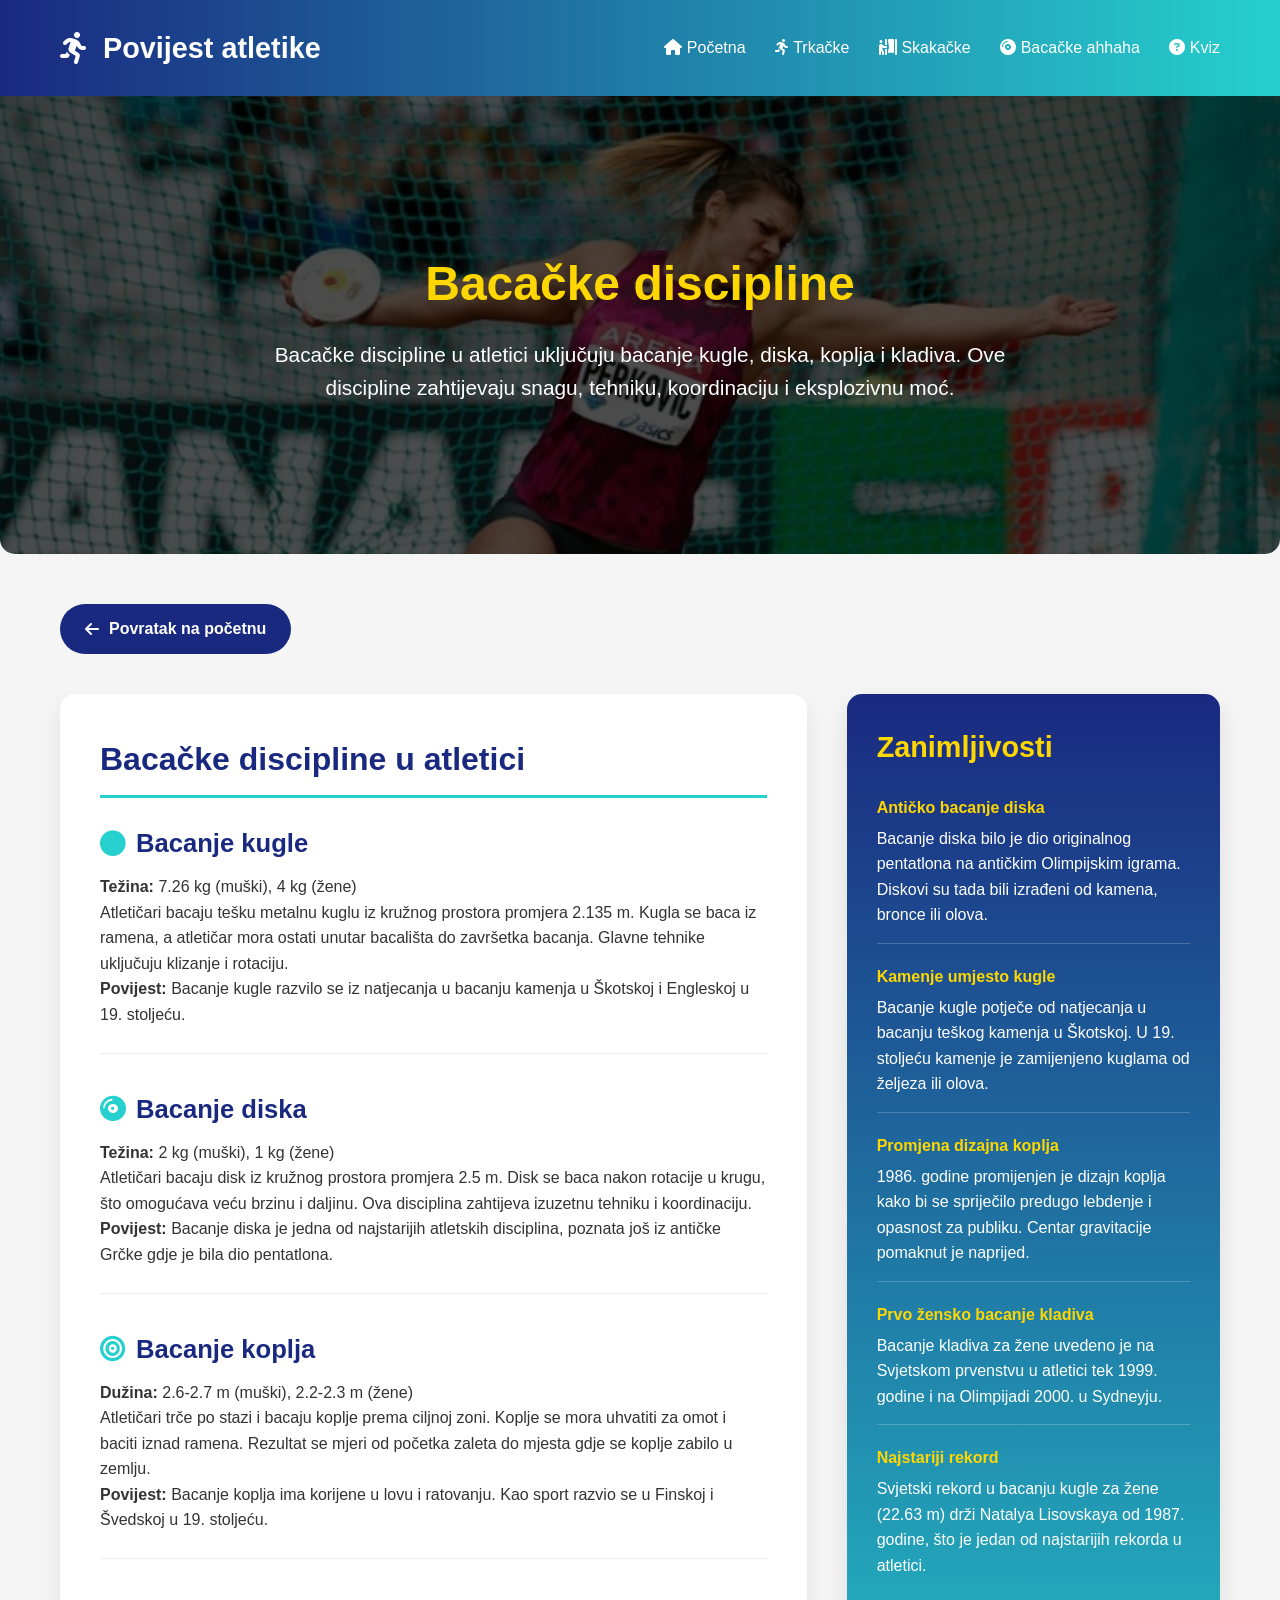
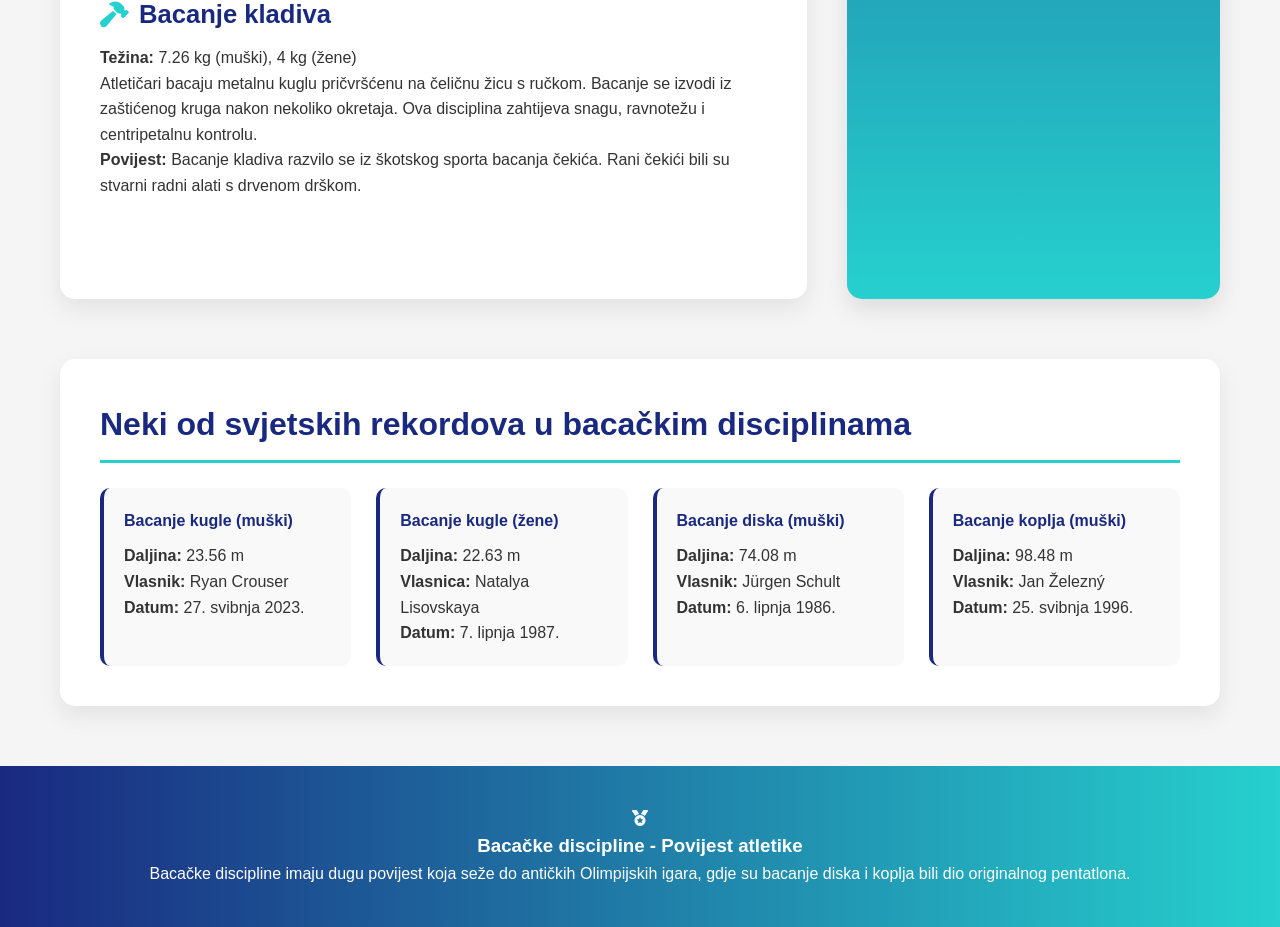
==== bacacke.html @ b90e9f0f "Update bacacke.html" ====
<!doctype html>
<html lang="hr">
  <head>
    <meta charset="UTF-8" />
    <meta name="viewport" content="width=device-width, initial-scale=1.0" />
    <title>Bacačke discipline - Povijest atletike</title>
    <link rel="stylesheet" href="css/bacacke.css" />
    <link
      rel="stylesheet"
      href="https://cdnjs.cloudflare.com/ajax/libs/font-awesome/6.4.0/css/all.min.css"
    />
  </head>
  <body>
    <header>
      <div class="container">
        <div class="header-content">
          <a href="index.html" class="logo">
            <i class="fas fa-running logo-icon"></i>
            <h1>Povijest atletike</h1>
          </a>
          <nav>
            <a href="index.html"><i class="fas fa-home"></i> Početna</a>
            <a href="trkacke.html"><i class="fas fa-running"></i> Trkačke</a>
            <a href="skakacke.html"
              ><i class="fas fa-person-booth"></i> Skakačke</a
            >
            <a href="bacacke.html"
              ><i class="fas fa-compact-disc"></i> Bacačke ahhaha</a
            >
            <a href="kviz.html"><i class="fas fa-question-circle"></i> Kviz</a>
          </nav>
        </div>
      </div>
    </header>

    <section class="page-hero">
      <div class="container">
        <h1 class="page-title">Bacačke discipline</h1>
        <p class="page-subtitle">
          Bacačke discipline u atletici uključuju bacanje kugle, diska, koplja i
          kladiva. Ove discipline zahtijevaju snagu, tehniku, koordinaciju i
          eksplozivnu moć.
        </p>
      </div>
    </section>

    <div class="container">
      <a href="index.html" class="back-button">
        <i class="fas fa-arrow-left"></i> Povratak na početnu
      </a>

      <div class="content-grid">
        <div class="main-content">
          <h2 class="section-title">Bacačke discipline u atletici</h2>

          <div class="discipline">
            <h3><i class="fas fa-circle discipline-icon"></i> Bacanje kugle</h3>
            <p><strong>Težina:</strong> 7.26 kg (muški), 4 kg (žene)</p>
            <p>
              Atletičari bacaju tešku metalnu kuglu iz kružnog prostora promjera
              2.135 m. Kugla se baca iz ramena, a atletičar mora ostati unutar
              bacališta do završetka bacanja. Glavne tehnike uključuju klizanje
              i rotaciju.
            </p>
            <p>
              <strong>Povijest:</strong> Bacanje kugle razvilo se iz natjecanja
              u bacanju kamenja u Škotskoj i Engleskoj u 19. stoljeću.
            </p>
          </div>

          <div class="discipline">
            <h3>
              <i class="fas fa-compact-disc discipline-icon"></i> Bacanje diska
            </h3>
            <p><strong>Težina:</strong> 2 kg (muški), 1 kg (žene)</p>
            <p>
              Atletičari bacaju disk iz kružnog prostora promjera 2.5 m. Disk se
              baca nakon rotacije u krugu, što omogućava veću brzinu i daljinu.
              Ova disciplina zahtijeva izuzetnu tehniku i koordinaciju.
            </p>
            <p>
              <strong>Povijest:</strong> Bacanje diska je jedna od najstarijih
              atletskih disciplina, poznata još iz antičke Grčke gdje je bila
              dio pentatlona.
            </p>
          </div>

          <div class="discipline">
            <h3>
              <i class="fas fa-bullseye discipline-icon"></i> Bacanje koplja
            </h3>
            <p><strong>Dužina:</strong> 2.6-2.7 m (muški), 2.2-2.3 m (žene)</p>
            <p>
              Atletičari trče po stazi i bacaju koplje prema ciljnoj zoni.
              Koplje se mora uhvatiti za omot i baciti iznad ramena. Rezultat se
              mjeri od početka zaleta do mjesta gdje se koplje zabilo u zemlju.
            </p>
            <p>
              <strong>Povijest:</strong> Bacanje koplja ima korijene u lovu i
              ratovanju. Kao sport razvio se u Finskoj i Švedskoj u 19.
              stoljeću.
            </p>
          </div>

          <div class="discipline">
            <h3>
              <i class="fas fa-hammer discipline-icon"></i> Bacanje kladiva
            </h3>
            <p><strong>Težina:</strong> 7.26 kg (muški), 4 kg (žene)</p>
            <p>
              Atletičari bacaju metalnu kuglu pričvršćenu na čeličnu žicu s
              ručkom. Bacanje se izvodi iz zaštićenog kruga nakon nekoliko
              okretaja. Ova disciplina zahtijeva snagu, ravnotežu i
              centripetalnu kontrolu.
            </p>
            <p>
              <strong>Povijest:</strong> Bacanje kladiva razvilo se iz škotskog
              sporta bacanja čekića. Rani čekići bili su stvarni radni alati s
              drvenom drškom.
            </p>
          </div>
        </div>

        <div class="facts-sidebar">
          <h2 class="facts-title">Zanimljivosti</h2>

          <div class="fact-item">
            <strong>Antičko bacanje diska</strong>
            <p>
              Bacanje diska bilo je dio originalnog pentatlona na antičkim
              Olimpijskim igrama. Diskovi su tada bili izrađeni od kamena,
              bronce ili olova.
            </p>
          </div>

          <div class="fact-item">
            <strong>Kamenje umjesto kugle</strong>
            <p>
              Bacanje kugle potječe od natjecanja u bacanju teškog kamenja u
              Škotskoj. U 19. stoljeću kamenje je zamijenjeno kuglama od željeza
              ili olova.
            </p>
          </div>

          <div class="fact-item">
            <strong>Promjena dizajna koplja</strong>
            <p>
              1986. godine promijenjen je dizajn koplja kako bi se spriječilo
              predugo lebdenje i opasnost za publiku. Centar gravitacije
              pomaknut je naprijed.
            </p>
          </div>

          <div class="fact-item">
            <strong>Prvo žensko bacanje kladiva</strong>
            <p>
              Bacanje kladiva za žene uvedeno je na Svjetskom prvenstvu u
              atletici tek 1999. godine i na Olimpijadi 2000. u Sydneyju.
            </p>
          </div>

          <div class="fact-item">
            <strong>Najstariji rekord</strong>
            <p>
              Svjetski rekord u bacanju kugle za žene (22.63 m) drži Natalya
              Lisovskaya od 1987. godine, što je jedan od najstarijih rekorda u
              atletici.
            </p>
          </div>
        </div>
      </div>

      <div class="records">
        <h2 class="section-title">
          Neki od svjetskih rekordova u bacačkim disciplinama
        </h2>
        <div class="records-grid">
          <div class="record-card">
            <h4>Bacanje kugle (muški)</h4>
            <p><strong>Daljina:</strong> 23.56 m</p>
            <p><strong>Vlasnik:</strong> Ryan Crouser</p>
            <p><strong>Datum:</strong> 27. svibnja 2023.</p>
          </div>

          <div class="record-card">
            <h4>Bacanje kugle (žene)</h4>
            <p><strong>Daljina:</strong> 22.63 m</p>
            <p><strong>Vlasnica:</strong> Natalya Lisovskaya</p>
            <p><strong>Datum:</strong> 7. lipnja 1987.</p>
          </div>

          <div class="record-card">
            <h4>Bacanje diska (muški)</h4>
            <p><strong>Daljina:</strong> 74.08 m</p>
            <p><strong>Vlasnik:</strong> Jürgen Schult</p>
            <p><strong>Datum:</strong> 6. lipnja 1986.</p>
          </div>

          <div class="record-card">
            <h4>Bacanje koplja (muški)</h4>
            <p><strong>Daljina:</strong> 98.48 m</p>
            <p><strong>Vlasnik:</strong> Jan Železný</p>
            <p><strong>Datum:</strong> 25. svibnja 1996.</p>
          </div>
        </div>
      </div>
    </div>

    <footer>
      <div class="container">
        <div class="footer-content">
          <div class="athletics-icon">
            <i class="fas fa-medal"></i>
          </div>
          <h3>Bacačke discipline - Povijest atletike</h3>
          <p class="footer-text">
            Bacačke discipline imaju dugu povijest koja seže do antičkih
            Olimpijskih igara, gdje su bacanje diska i koplja bili dio
            originalnog pentatlona.
          </p>
        </div>
      </div>
    </footer>
  </body>
</html>
---- css/bacacke.css ----
* {
  margin: 0;
  padding: 0;
  box-sizing: border-box;
  font-family: "Segoe UI", Tahoma, Geneva, Verdana, sans-serif;
}

body {
  background-color: #f5f5f5;
  color: #333;
  line-height: 1.6;
}

.container {
  max-width: 1200px;
  margin: 0 auto;
  padding: 0 20px;
}

header {
  background: linear-gradient(to right, #1a2980, #26d0ce);
  color: white;
  padding: 25px 0;
  box-shadow: 0 4px 12px rgba(0, 0, 0, 0.1);
}

.header-content {
  display: flex;
  justify-content: space-between;
  align-items: center;
}

.logo {
  display: flex;
  align-items: center;
  gap: 15px;
  text-decoration: none;
  color: white;
}

.logo-icon {
  font-size: 2rem;
}

.logo h1 {
  font-size: 1.8rem;
}

nav a {
  color: white;
  text-decoration: none;
  margin-left: 25px;
  font-weight: 500;
  transition: color 0.3s;
}

nav a:hover {
  color: #ffd700;
}

.page-hero {
  background:
    linear-gradient(rgba(0, 0, 0, 0.7), rgba(0, 0, 0, 0.7)),
    url("../slike/disk.jpg");
  background-size: cover;
  background-position: center;
  color: white;
  text-align: center;
  padding: 150px 0;
  margin-bottom: 50px;
  border-radius: 0 0 15px 15px;
}

.page-title {
  font-size: 3rem;
  margin-bottom: 15px;
  color: #ffd700;
}

.page-subtitle {
  font-size: 1.3rem;
  max-width: 800px;
  margin: 0 auto;
}

.content-grid {
  display: grid;
  grid-template-columns: 2fr 1fr;
  gap: 40px;
  margin-bottom: 60px;
}

.main-content {
  background: white;
  padding: 40px;
  border-radius: 15px;
  box-shadow: 0 10px 25px rgba(0, 0, 0, 0.08);
}

.section-title {
  font-size: 2rem;
  color: #1a2980;
  margin-bottom: 25px;
  padding-bottom: 10px;
  border-bottom: 3px solid #26d0ce;
}

.discipline {
  margin-bottom: 35px;
  padding-bottom: 25px;
  border-bottom: 1px solid #eee;
}

.discipline:last-child {
  border-bottom: none;
}

.discipline h3 {
  color: #1a2980;
  font-size: 1.6rem;
  margin-bottom: 10px;
  display: flex;
  align-items: center;
  gap: 10px;
}

.discipline-icon {
  color: #26d0ce;
}

.facts-sidebar {
  background: linear-gradient(to bottom, #1a2980, #26d0ce);
  color: white;
  padding: 30px;
  border-radius: 15px;
  box-shadow: 0 10px 25px rgba(0, 0, 0, 0.1);
}

.facts-title {
  font-size: 1.8rem;
  margin-bottom: 25px;
  color: #ffd700;
}

.fact-item {
  margin-bottom: 20px;
  padding-bottom: 15px;
  border-bottom: 1px solid rgba(255, 255, 255, 0.2);
}

.fact-item:last-child {
  border-bottom: none;
}

.fact-item strong {
  color: #ffd700;
  display: block;
  margin-bottom: 5px;
}

.records {
  background: white;
  padding: 40px;
  border-radius: 15px;
  margin-bottom: 60px;
  box-shadow: 0 10px 25px rgba(0, 0, 0, 0.08);
}

.records-grid {
  display: grid;
  grid-template-columns: repeat(auto-fit, minmax(250px, 1fr));
  gap: 25px;
  margin-top: 25px;
}

.record-card {
  background: #f9f9f9;
  padding: 20px;
  border-radius: 10px;
  border-left: 4px solid #1a2980;
}

.record-card h4 {
  color: #1a2980;
  margin-bottom: 10px;
}

.back-button {
  display: inline-flex;
  align-items: center;
  gap: 10px;
  background: #1a2980;
  color: white;
  padding: 12px 25px;
  border-radius: 50px;
  text-decoration: none;
  font-weight: bold;
  margin-bottom: 40px;
  transition: all 0.3s;
}

.back-button:hover {
  background: #26d0ce;
  transform: translateY(-3px);
}

footer {
  background: linear-gradient(to right, #1a2980, #26d0ce);
  color: white;
  text-align: center;
  padding: 40px 0;
  margin-top: 60px;
}

@media (max-width: 900px) {
  .content-grid {
    grid-template-columns: 1fr;
  }

  .header-content {
    flex-direction: column;
    gap: 20px;
  }

  nav a {
    margin: 0 10px;
  }
}

@media (max-width: 600px) {
  .page-title {
    font-size: 2.2rem;
  }

  nav {
    display: flex;
    flex-wrap: wrap;
    justify-content: center;
    gap: 10px;
  }
}
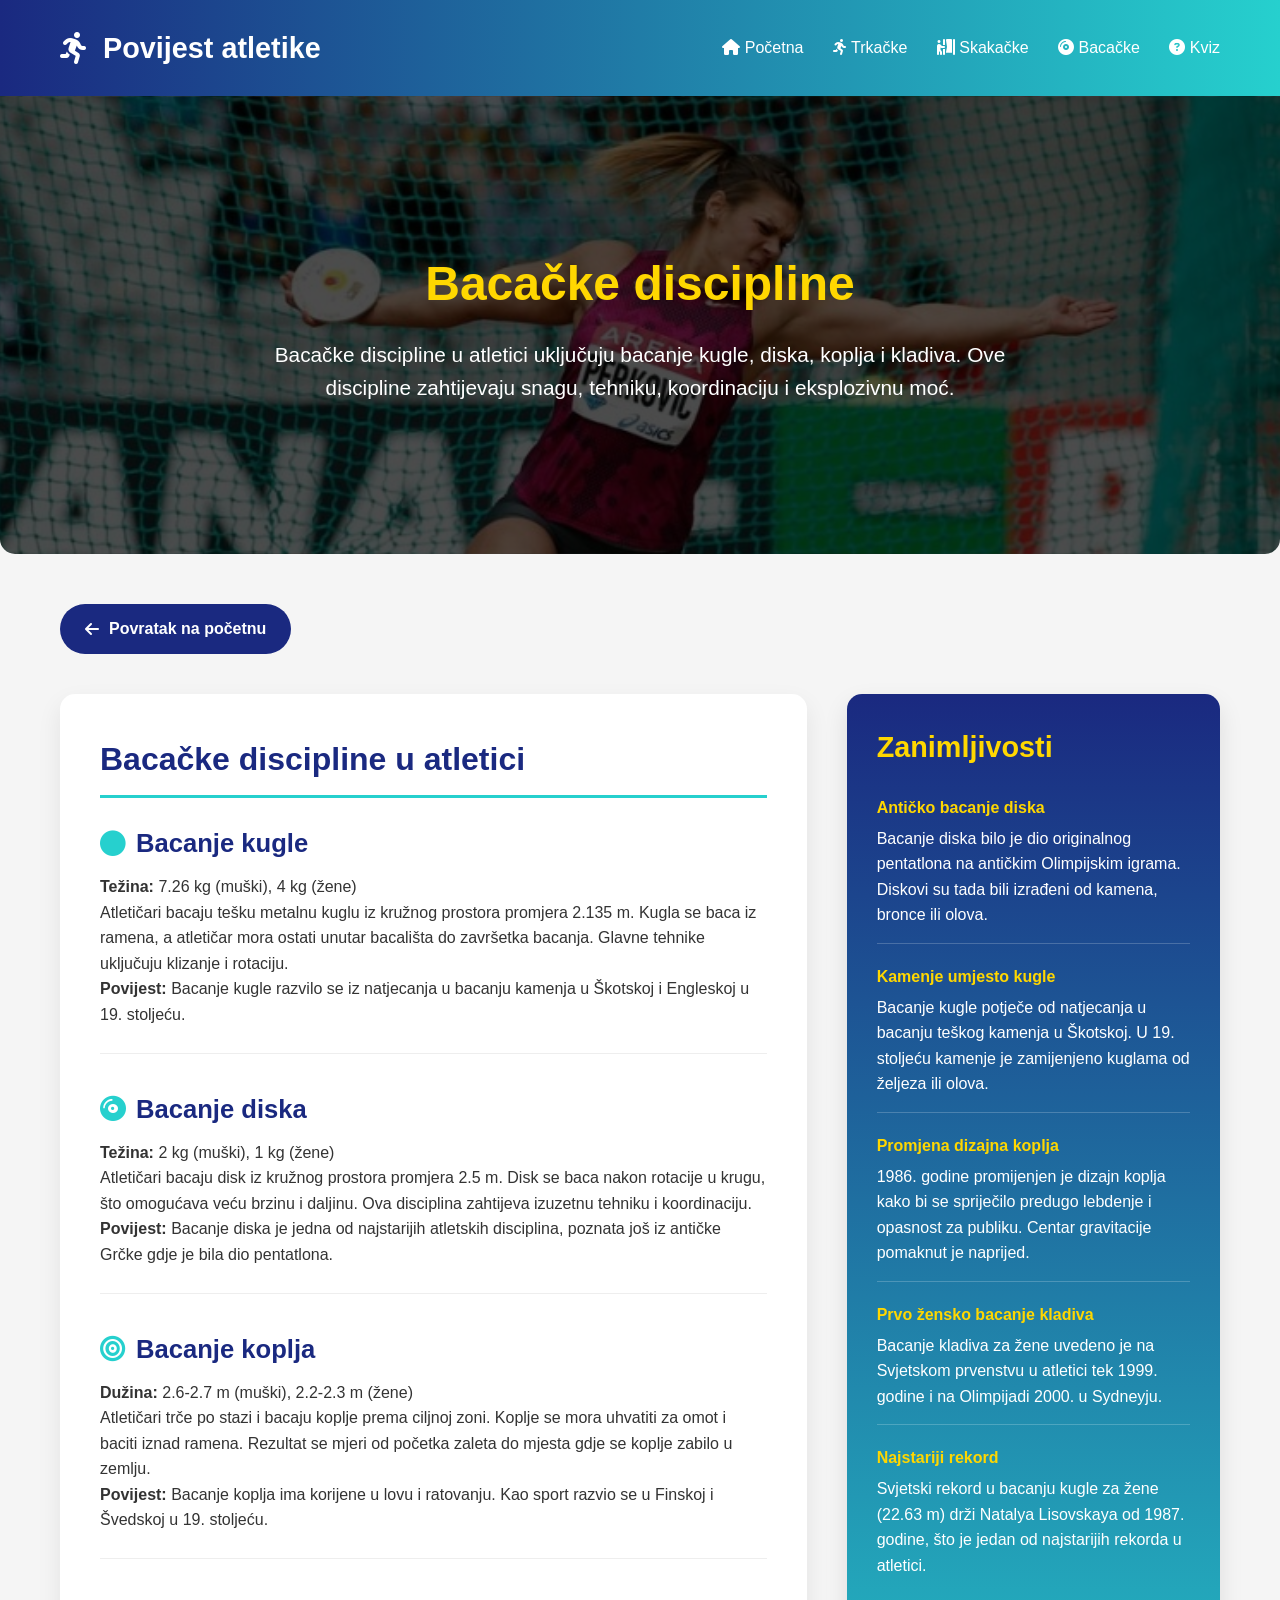
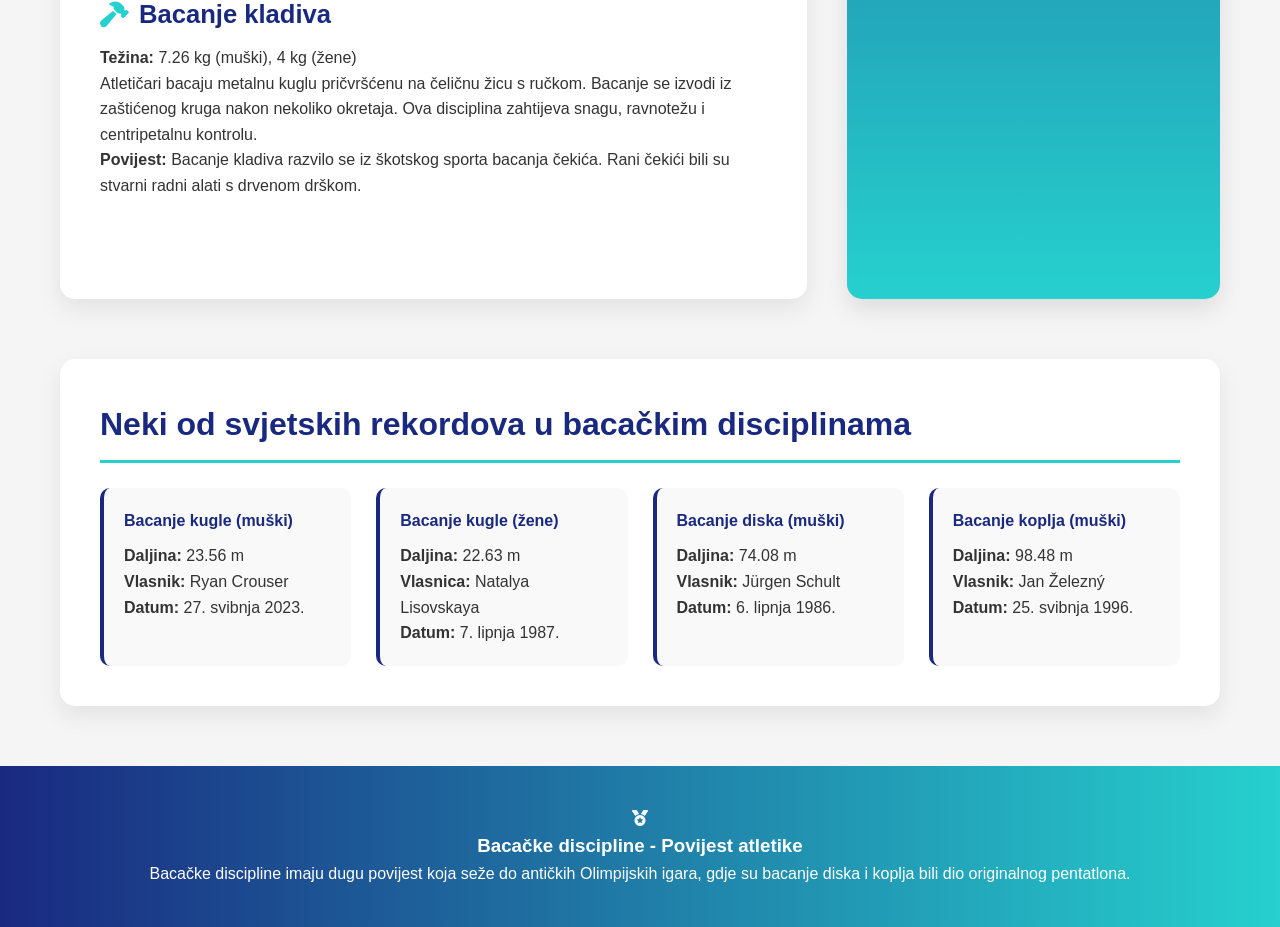
==== commit 3187218d: "Update bacacke.html" ====
--- a/bacacke.html
+++ b/bacacke.html
@@ -25,7 +25,7 @@
               ><i class="fas fa-person-booth"></i> Skakačke</a
             >
             <a href="bacacke.html"
-              ><i class="fas fa-compact-disc"></i> Bacačke ahhaha</a
+              ><i class="fas fa-compact-disc"></i> Bacačke</a
             >
             <a href="kviz.html"><i class="fas fa-question-circle"></i> Kviz</a>
           </nav>
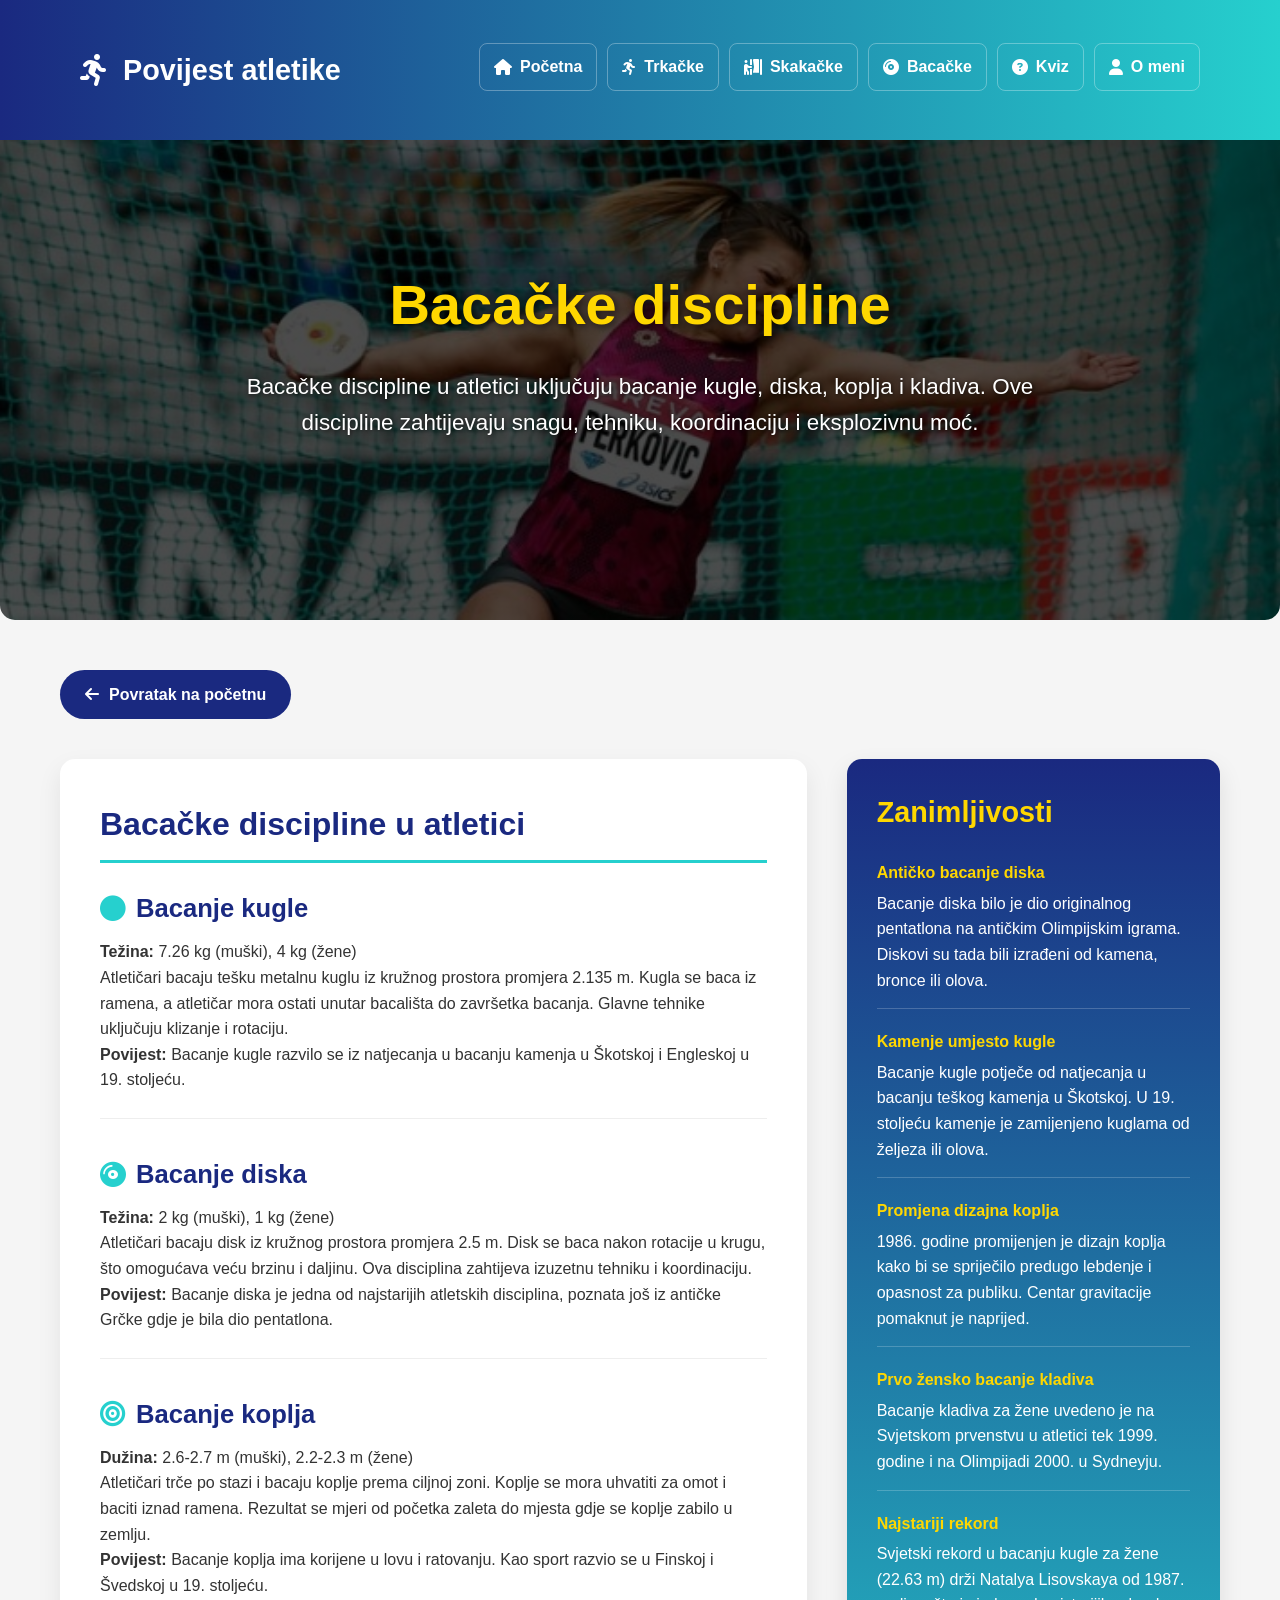
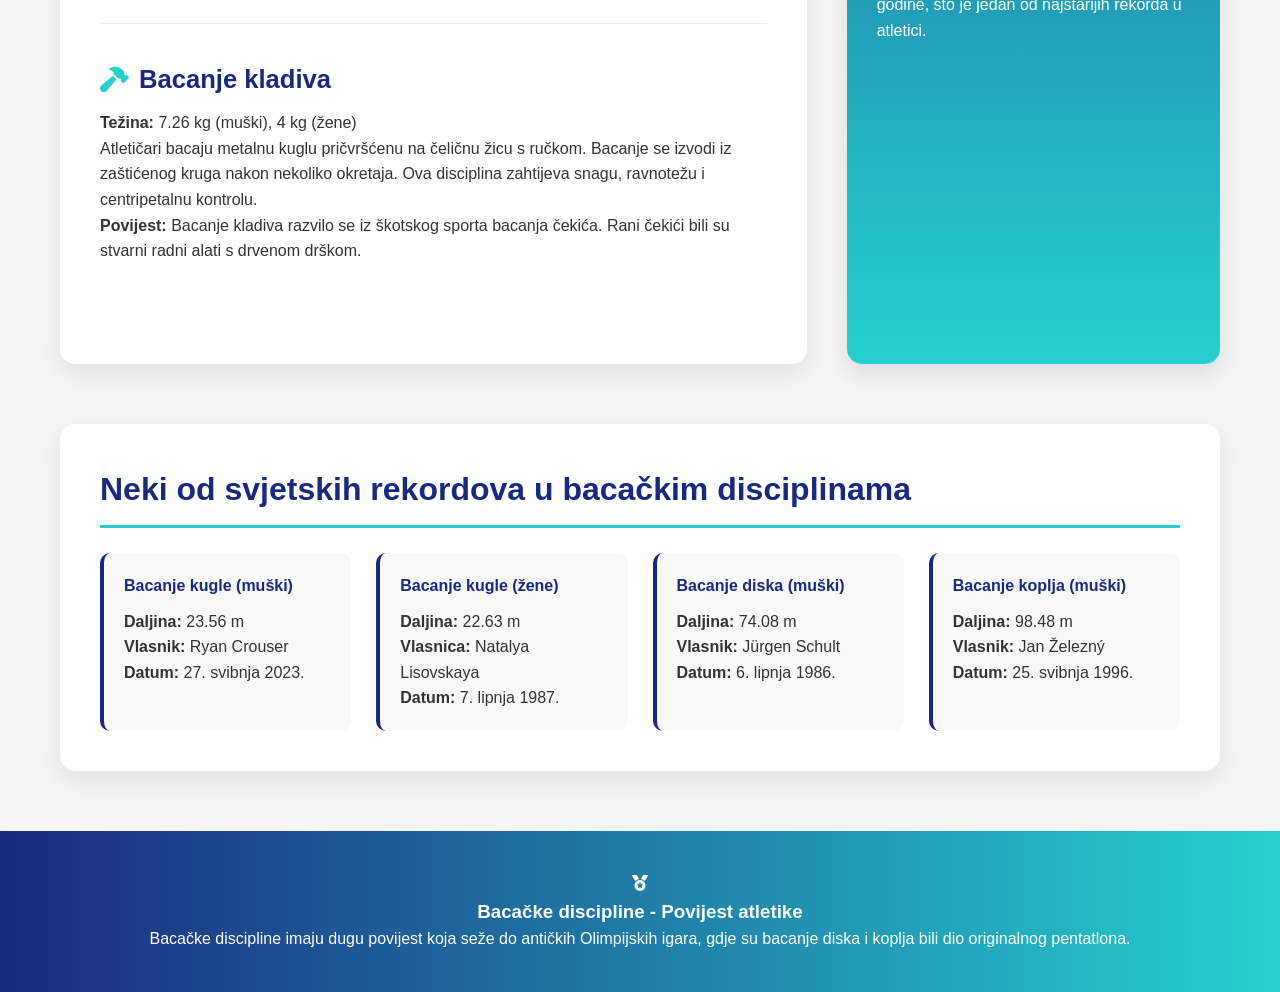
==== commit 0792b0db: "Sve dodano" ====
--- a/bacacke.html
+++ b/bacacke.html
@@ -28,6 +28,7 @@
               ><i class="fas fa-compact-disc"></i> Bacačke</a
             >
             <a href="kviz.html"><i class="fas fa-question-circle"></i> Kviz</a>
+            <a href="o-meni.html"><i class="fas fa-user"></i> O meni</a>
           </nav>
         </div>
       </div>
--- a/css/bacacke.css
+++ b/css/bacacke.css
@@ -28,6 +28,10 @@
   display: flex;
   justify-content: space-between;
   align-items: center;
+  width: 100%;
+  max-width: 1200px;
+  margin: 0 auto;
+  padding: 0 20px;
 }
 
 .logo {
@@ -46,16 +50,42 @@
   font-size: 1.8rem;
 }
 
+.logo:hover {
+  color: #ffd700;
+}
+
+nav {
+  display: flex;
+  justify-content: center;
+  align-items: center;
+  flex-wrap: wrap;
+  gap: 10px;
+  margin: 18px 0 24px;
+}
+
 nav a {
   color: white;
   text-decoration: none;
-  margin-left: 25px;
-  font-weight: 500;
-  transition: color 0.3s;
+  padding: 10px 14px;
+  border-radius: 8px;
+  border: 1px solid rgba(255, 255, 255, 0.30);
+  font-weight: 600;
+  display: inline-flex;
+  align-items: center;
+  gap: 8px;
+  transition: all 0.25s ease;
 }
 
 nav a:hover {
-  color: #ffd700;
+  background: rgba(255, 255, 255, 0.28);
+  color: #1a2980;
+  border-color: rgba(255, 255, 255, 0.75);
+}
+
+nav a.active {
+  background: white;
+  color: #1a2980;
+  border-color: #1a2980;
 }
 
 .page-hero {
@@ -66,21 +96,25 @@
   background-position: center;
   color: white;
   text-align: center;
-  padding: 150px 0;
+  padding: 120px 0;
   margin-bottom: 50px;
   border-radius: 0 0 15px 15px;
+  height: 480px;
 }
 
 .page-title {
-  font-size: 3rem;
-  margin-bottom: 15px;
-  color: #ffd700;
+  font-size: 3.5rem;
+  margin-bottom: 20px;
+  color: #ffd700;
+  text-shadow: 2px 2px 8px rgba(0, 0, 0, 0.7);
 }
 
 .page-subtitle {
-  font-size: 1.3rem;
+  color: #ffffff;
+  font-size: 1.4rem;
   max-width: 800px;
-  margin: 0 auto;
+  margin: 0 auto 30px;
+  text-shadow: 1px 1px 4px rgba(0, 0, 0, 0.7);
 }
 
 .content-grid {
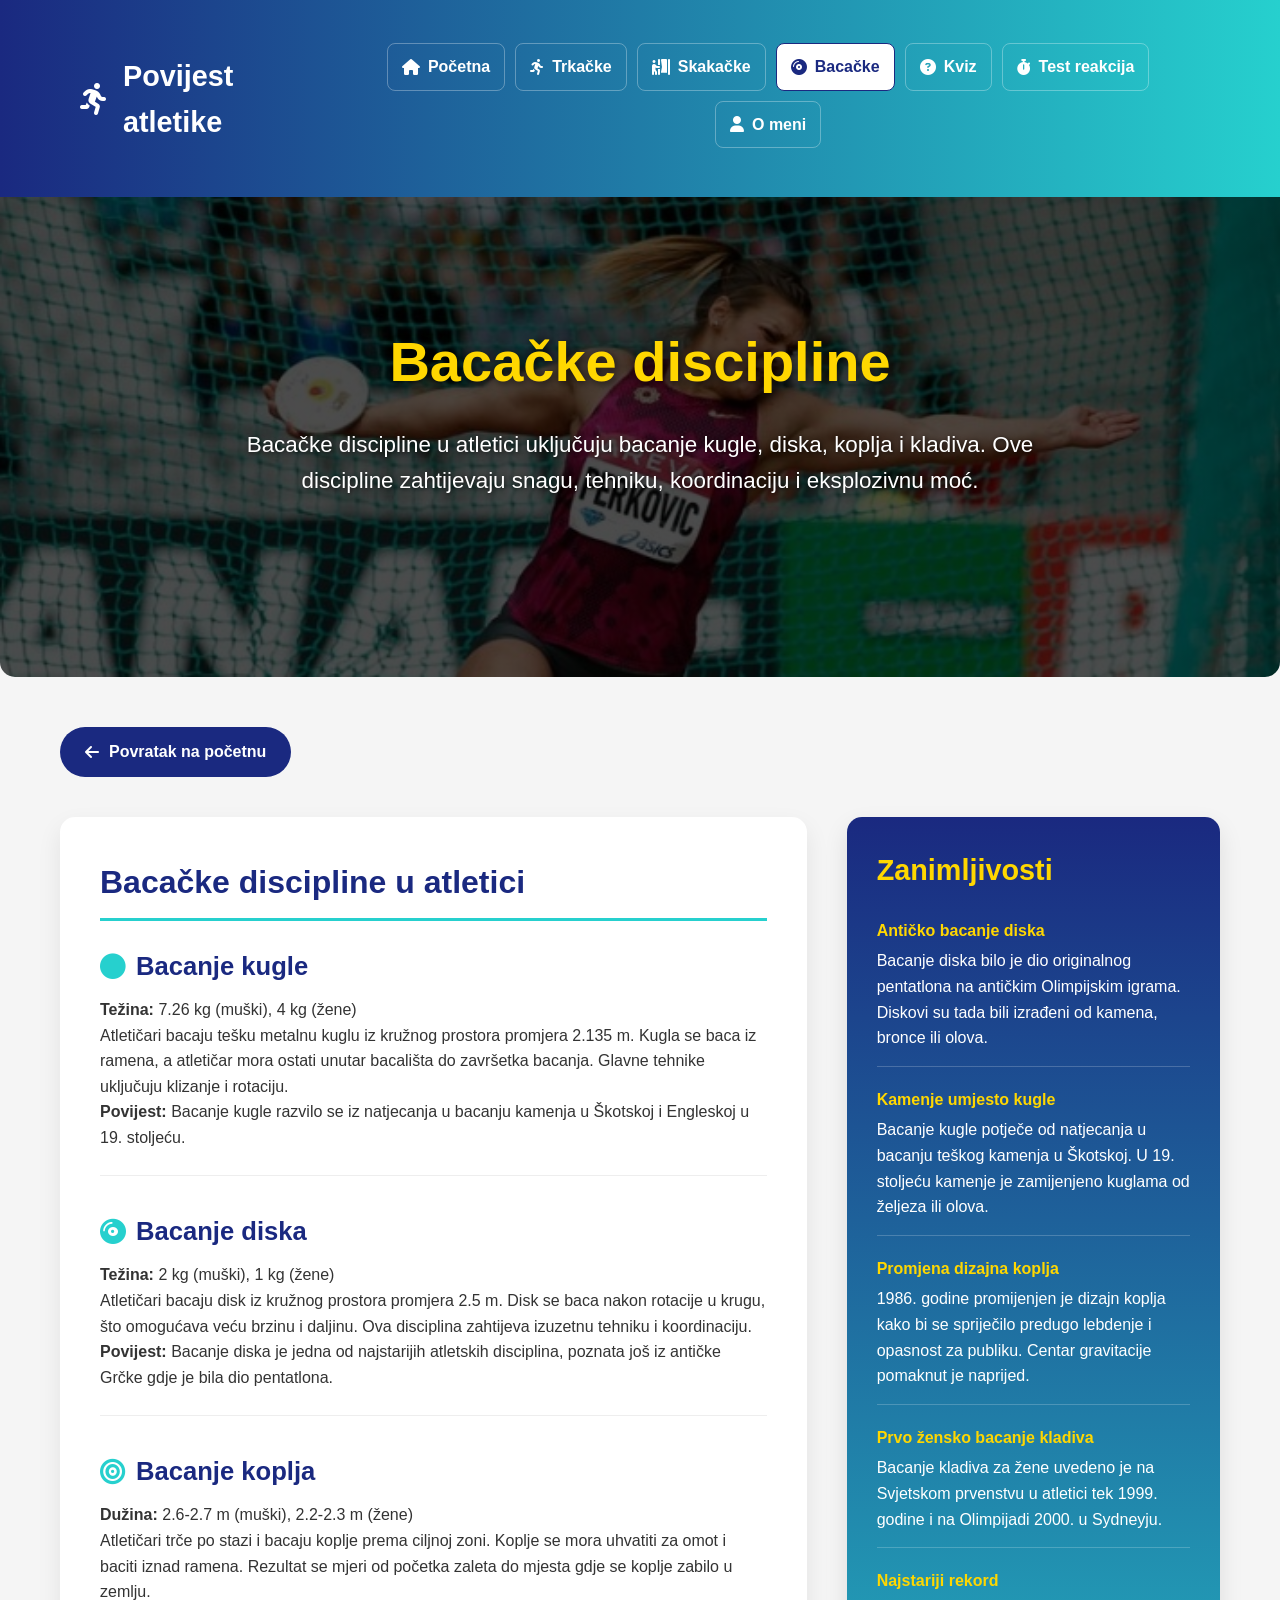
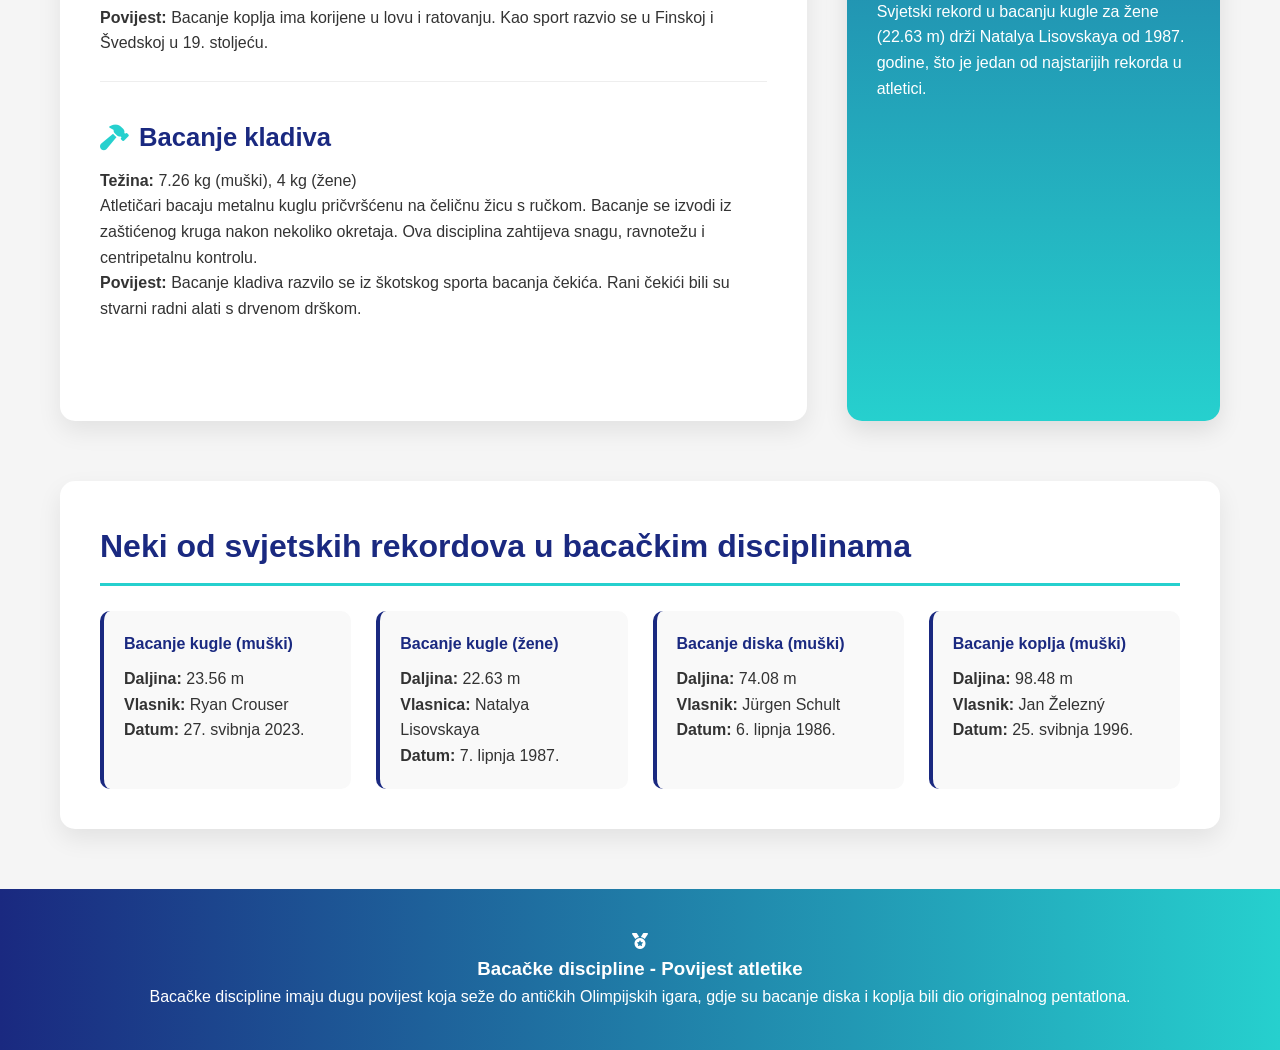
==== commit e3e46424: "dodatak" ====
--- a/bacacke.html
+++ b/bacacke.html
@@ -24,10 +24,11 @@
             <a href="skakacke.html"
               ><i class="fas fa-person-booth"></i> Skakačke</a
             >
-            <a href="bacacke.html"
+            <a href="bacacke.html" class="active"
               ><i class="fas fa-compact-disc"></i> Bacačke</a
             >
             <a href="kviz.html"><i class="fas fa-question-circle"></i> Kviz</a>
+            <a href="reakcije.html"><i class="fas fa-stopwatch"></i> Test reakcija</a>
             <a href="o-meni.html"><i class="fas fa-user"></i> O meni</a>
           </nav>
         </div>
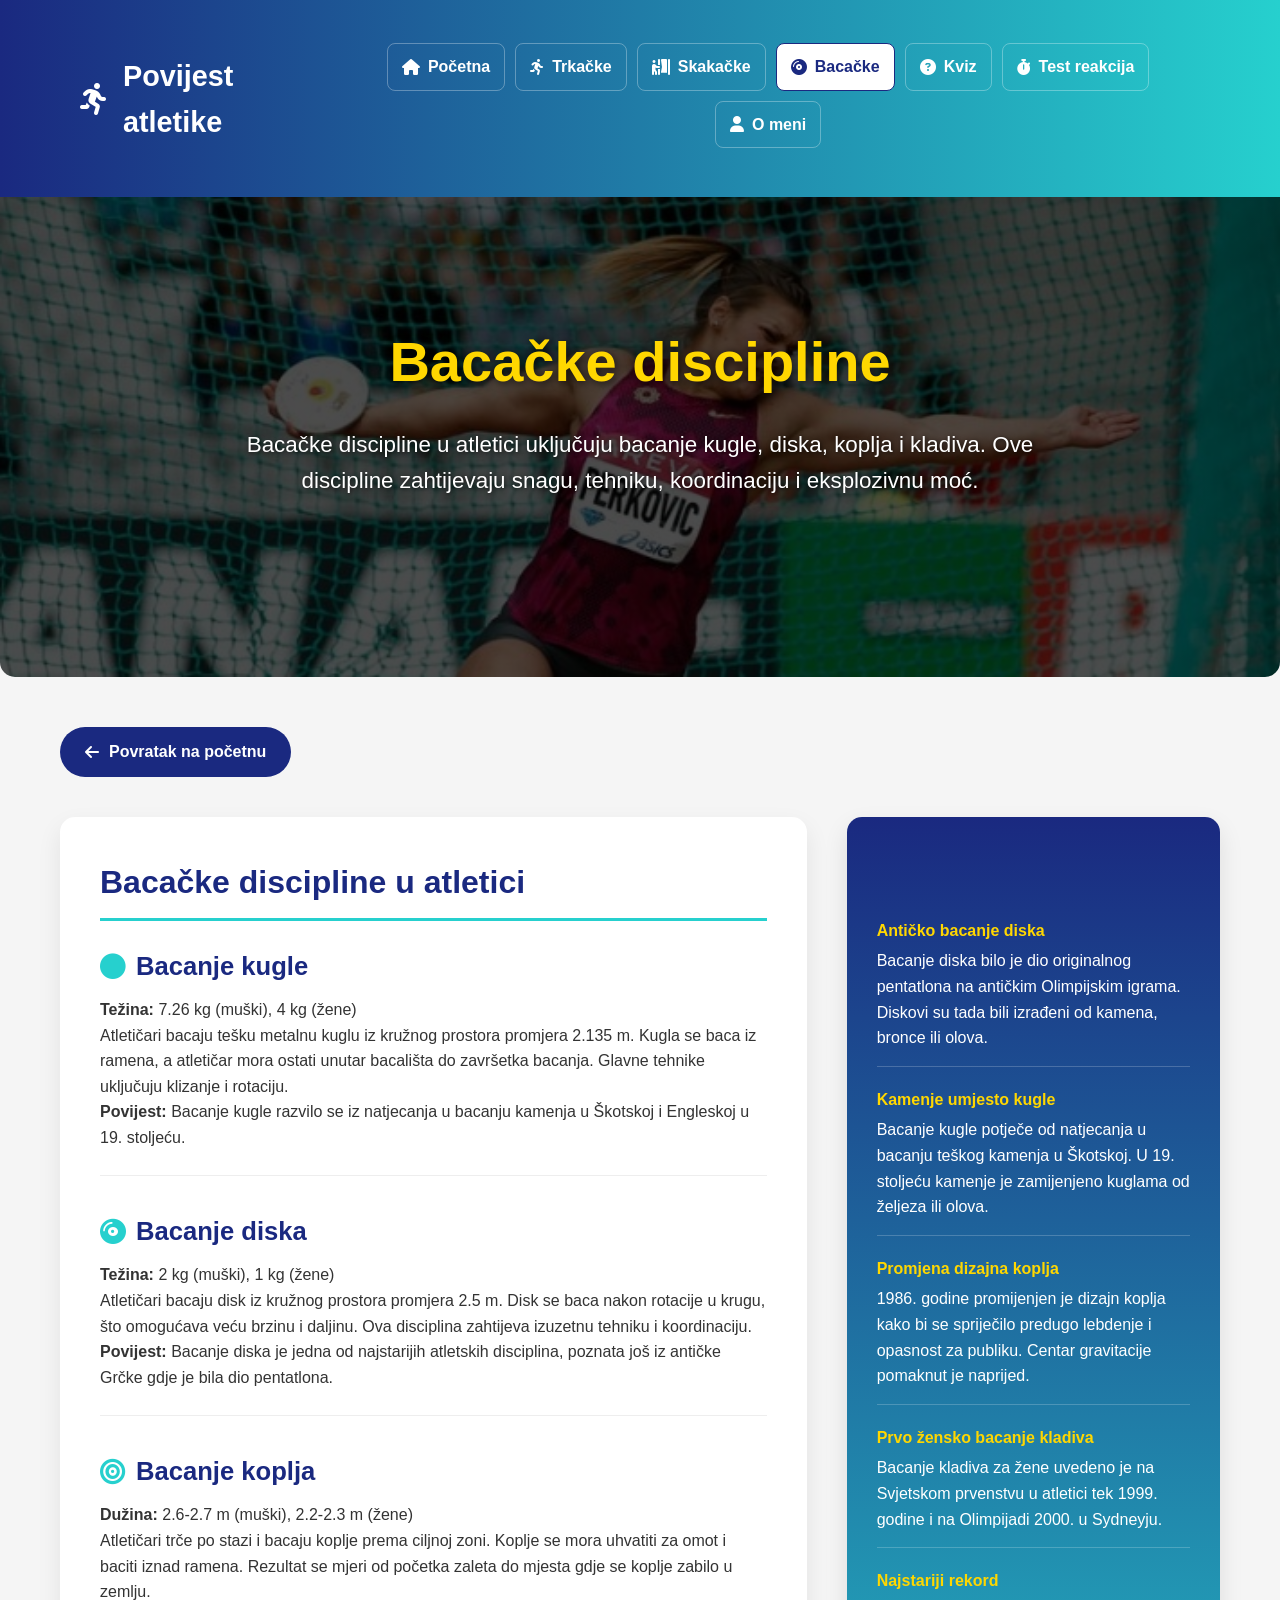
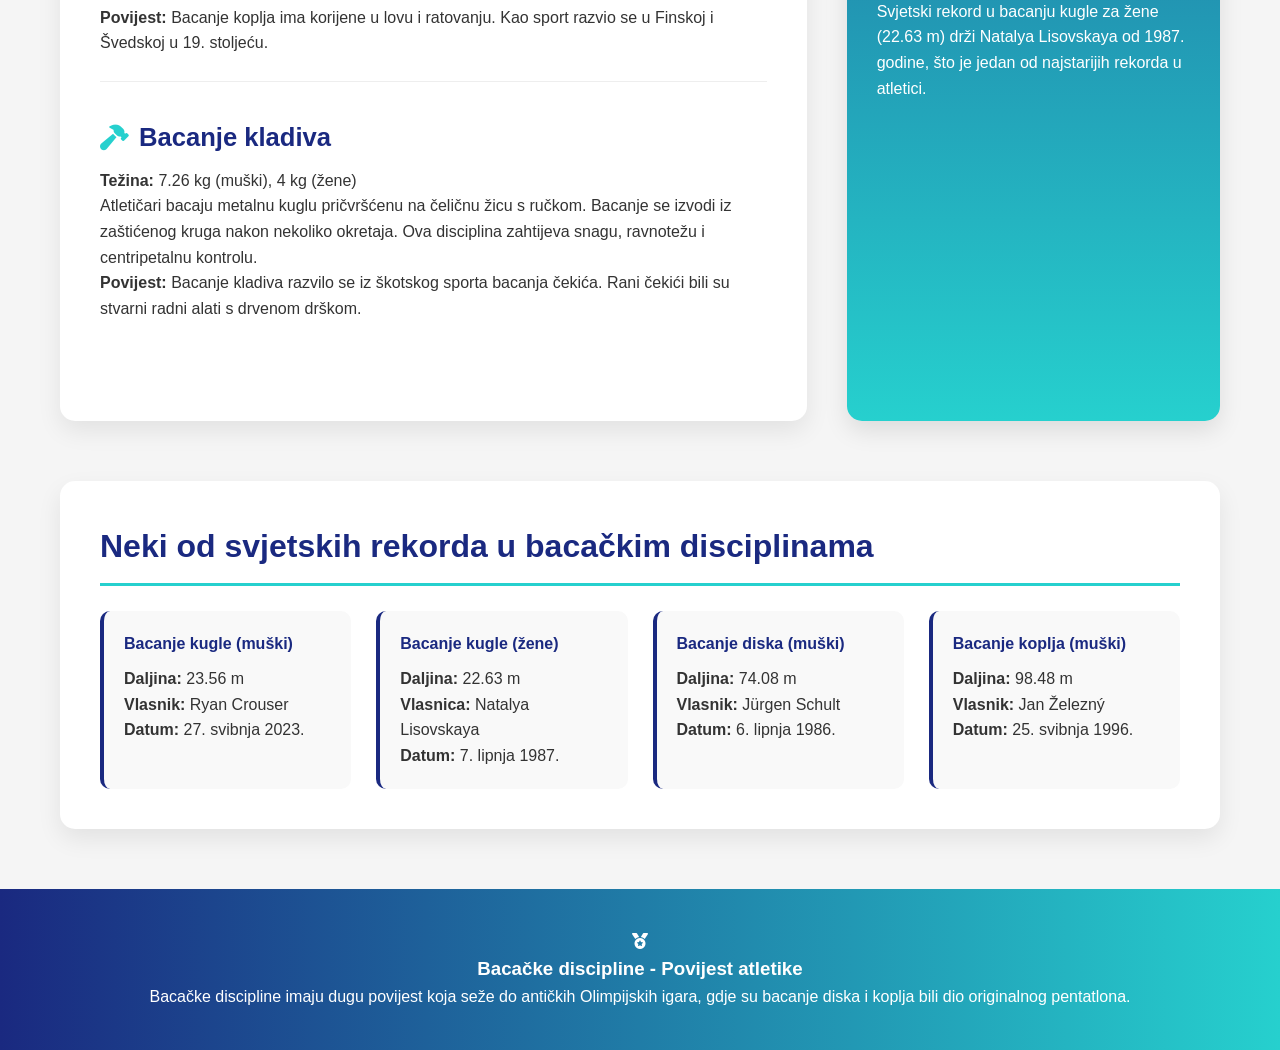
==== commit 86d6b60a: "novo" ====
--- a/bacacke.html
+++ b/bacacke.html
@@ -37,8 +37,8 @@
 
     <section class="page-hero">
       <div class="container">
-        <h1 class="page-title">Bacačke discipline</h1>
-        <p class="page-subtitle">
+        <h1 class="page-title scroll-animate-left delay-1">Bacačke discipline</h1>
+        <p class="page-subtitle scroll-animate-left delay-2">
           Bacačke discipline u atletici uključuju bacanje kugle, diska, koplja i
           kladiva. Ove discipline zahtijevaju snagu, tehniku, koordinaciju i
           eksplozivnu moć.
@@ -47,15 +47,15 @@
     </section>
 
     <div class="container">
-      <a href="index.html" class="back-button">
+      <a href="index.html" class="back-button scroll-animate">
         <i class="fas fa-arrow-left"></i> Povratak na početnu
       </a>
 
       <div class="content-grid">
         <div class="main-content">
-          <h2 class="section-title">Bacačke discipline u atletici</h2>
-
-          <div class="discipline">
+          <h2 class="section-title scroll-animate">Bacačke discipline u atletici</h2>
+
+          <div class="discipline scroll-animate-left delay-1">
             <h3><i class="fas fa-circle discipline-icon"></i> Bacanje kugle</h3>
             <p><strong>Težina:</strong> 7.26 kg (muški), 4 kg (žene)</p>
             <p>
@@ -70,7 +70,7 @@
             </p>
           </div>
 
-          <div class="discipline">
+          <div class="discipline scroll-animate-left delay-2">
             <h3>
               <i class="fas fa-compact-disc discipline-icon"></i> Bacanje diska
             </h3>
@@ -87,7 +87,7 @@
             </p>
           </div>
 
-          <div class="discipline">
+          <div class="discipline scroll-animate-left delay-3">
             <h3>
               <i class="fas fa-bullseye discipline-icon"></i> Bacanje koplja
             </h3>
@@ -104,7 +104,7 @@
             </p>
           </div>
 
-          <div class="discipline">
+          <div class="discipline scroll-animate-left delay-4">
             <h3>
               <i class="fas fa-hammer discipline-icon"></i> Bacanje kladiva
             </h3>
@@ -124,9 +124,9 @@
         </div>
 
         <div class="facts-sidebar">
-          <h2 class="facts-title">Zanimljivosti</h2>
-
-          <div class="fact-item">
+          <h2 class="facts-title scroll-animate">Zanimljivosti</h2>
+
+          <div class="fact-item scroll-animate-scale delay-1">
             <strong>Antičko bacanje diska</strong>
             <p>
               Bacanje diska bilo je dio originalnog pentatlona na antičkim
@@ -135,7 +135,7 @@
             </p>
           </div>
 
-          <div class="fact-item">
+          <div class="fact-item scroll-animate-scale delay-2">
             <strong>Kamenje umjesto kugle</strong>
             <p>
               Bacanje kugle potječe od natjecanja u bacanju teškog kamenja u
@@ -144,7 +144,7 @@
             </p>
           </div>
 
-          <div class="fact-item">
+          <div class="fact-item scroll-animate-scale delay-3">
             <strong>Promjena dizajna koplja</strong>
             <p>
               1986. godine promijenjen je dizajn koplja kako bi se spriječilo
@@ -153,7 +153,7 @@
             </p>
           </div>
 
-          <div class="fact-item">
+          <div class="fact-item scroll-animate-scale delay-4">
             <strong>Prvo žensko bacanje kladiva</strong>
             <p>
               Bacanje kladiva za žene uvedeno je na Svjetskom prvenstvu u
@@ -161,7 +161,7 @@
             </p>
           </div>
 
-          <div class="fact-item">
+          <div class="fact-item scroll-animate-scale delay-5">
             <strong>Najstariji rekord</strong>
             <p>
               Svjetski rekord u bacanju kugle za žene (22.63 m) drži Natalya
@@ -173,32 +173,32 @@
       </div>
 
       <div class="records">
-        <h2 class="section-title">
-          Neki od svjetskih rekordova u bacačkim disciplinama
+        <h2 class="section-title scroll-animate">
+          Neki od svjetskih rekorda u bacačkim disciplinama
         </h2>
         <div class="records-grid">
-          <div class="record-card">
+          <div class="record-card scroll-animate-scale delay-1">
             <h4>Bacanje kugle (muški)</h4>
             <p><strong>Daljina:</strong> 23.56 m</p>
             <p><strong>Vlasnik:</strong> Ryan Crouser</p>
             <p><strong>Datum:</strong> 27. svibnja 2023.</p>
           </div>
 
-          <div class="record-card">
+          <div class="record-card scroll-animate-scale delay-2">
             <h4>Bacanje kugle (žene)</h4>
             <p><strong>Daljina:</strong> 22.63 m</p>
             <p><strong>Vlasnica:</strong> Natalya Lisovskaya</p>
             <p><strong>Datum:</strong> 7. lipnja 1987.</p>
           </div>
 
-          <div class="record-card">
+          <div class="record-card scroll-animate-scale delay-3">
             <h4>Bacanje diska (muški)</h4>
             <p><strong>Daljina:</strong> 74.08 m</p>
             <p><strong>Vlasnik:</strong> Jürgen Schult</p>
             <p><strong>Datum:</strong> 6. lipnja 1986.</p>
           </div>
 
-          <div class="record-card">
+          <div class="record-card scroll-animate-scale delay-4">
             <h4>Bacanje koplja (muški)</h4>
             <p><strong>Daljina:</strong> 98.48 m</p>
             <p><strong>Vlasnik:</strong> Jan Železný</p>
@@ -210,7 +210,7 @@
 
     <footer>
       <div class="container">
-        <div class="footer-content">
+        <div class="footer-content scroll-animate">
           <div class="athletics-icon">
             <i class="fas fa-medal"></i>
           </div>
@@ -223,5 +223,45 @@
         </div>
       </div>
     </footer>
+
+    <script>
+        // Scroll animations
+        const observerOptions = {
+            threshold: 0.1,
+            rootMargin: '0px 0px -50px 0px'
+        };
+
+        // Observer za hero sekciju - jednosmerne animacije
+        const heroObserver = new IntersectionObserver((entries) => {
+            entries.forEach(entry => {
+                if (entry.isIntersecting) {
+                    entry.target.classList.add('visible');
+                    // Ne uklanjaj klasu kada element izadje iz viewa
+                }
+            });
+        }, observerOptions);
+
+        // Observer za ostale elemente - dvosmerne animacije
+        const regularObserver = new IntersectionObserver((entries) => {
+            entries.forEach(entry => {
+                if (entry.isIntersecting) {
+                    entry.target.classList.add('visible');
+                } else {
+                    entry.target.classList.remove('visible');
+                }
+            });
+        }, observerOptions);
+
+        // Observe all elements with scroll animation classes
+        document.addEventListener('DOMContentLoaded', () => {
+            // Hero elementi - jednosmerne animacije
+            const heroElements = document.querySelectorAll('.page-title, .page-subtitle');
+            heroElements.forEach(el => heroObserver.observe(el));
+            
+            // Ostali elementi - dvosmerne animacije
+            const regularElements = document.querySelectorAll('.back-button, .section-title, .discipline, .facts-title, .fact-item, .record-card, .footer-content');
+            regularElements.forEach(el => regularObserver.observe(el));
+        });
+    </script>
   </body>
 </html>
--- a/css/bacacke.css
+++ b/css/bacacke.css
@@ -273,3 +273,62 @@
     gap: 10px;
   }
 }
+
+/* SCROLL ANIMATIONS */
+.scroll-animate {
+  opacity: 0;
+  transform: translateY(50px);
+  transition: all 0.8s ease-out;
+}
+
+.scroll-animate.visible {
+  opacity: 1;
+  transform: translateY(0);
+}
+
+.scroll-animate-left {
+  opacity: 0;
+  transform: translateX(-50px);
+  transition: all 0.8s ease-out;
+}
+
+.scroll-animate-left.visible {
+  opacity: 1;
+  transform: translateX(0);
+}
+
+.scroll-animate-right {
+  opacity: 0;
+  transform: translateX(50px);
+  transition: all 0.8s ease-out;
+}
+
+.scroll-animate-right.visible {
+  opacity: 1;
+  transform: translateX(0);
+}
+
+.scroll-animate-scale {
+  opacity: 0;
+  transform: scale(0.8);
+  transition: all 0.8s ease-out;
+}
+
+.scroll-animate-scale.visible {
+  opacity: 1;
+  transform: scale(1);
+}
+
+/* Delays for sequential animations */
+.scroll-animate.delay-1 { transition-delay: 0.1s; }
+.scroll-animate.delay-2 { transition-delay: 0.2s; }
+.scroll-animate.delay-3 { transition-delay: 0.3s; }
+.scroll-animate.delay-4 { transition-delay: 0.4s; }
+.scroll-animate.delay-5 { transition-delay: 0.5s; }
+.scroll-animate.delay-6 { transition-delay: 0.6s; }
+
+/* Hover effects for animated elements */
+.scroll-animate-scale.visible:hover {
+  transform: scale(1.08) translateY(-5px);
+  box-shadow: 0 20px 40px rgba(0, 0, 0, 0.15);
+}
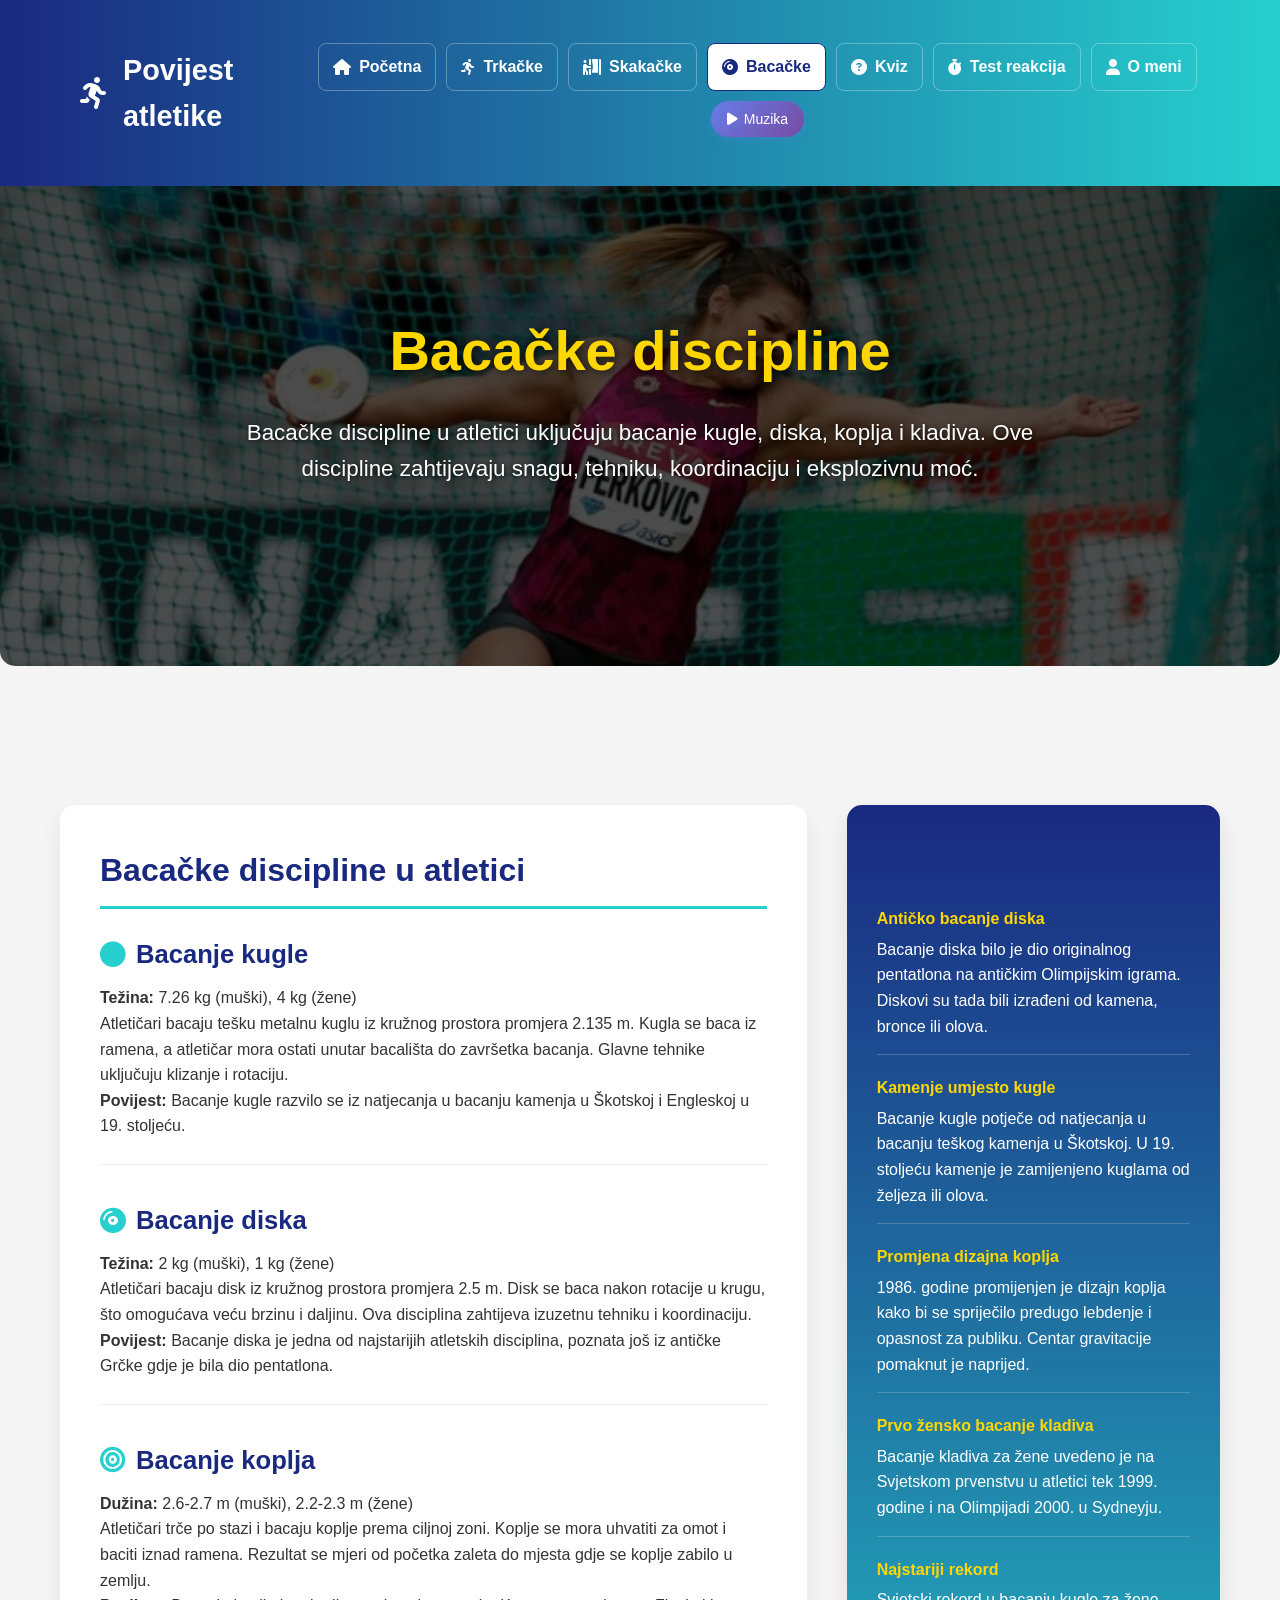
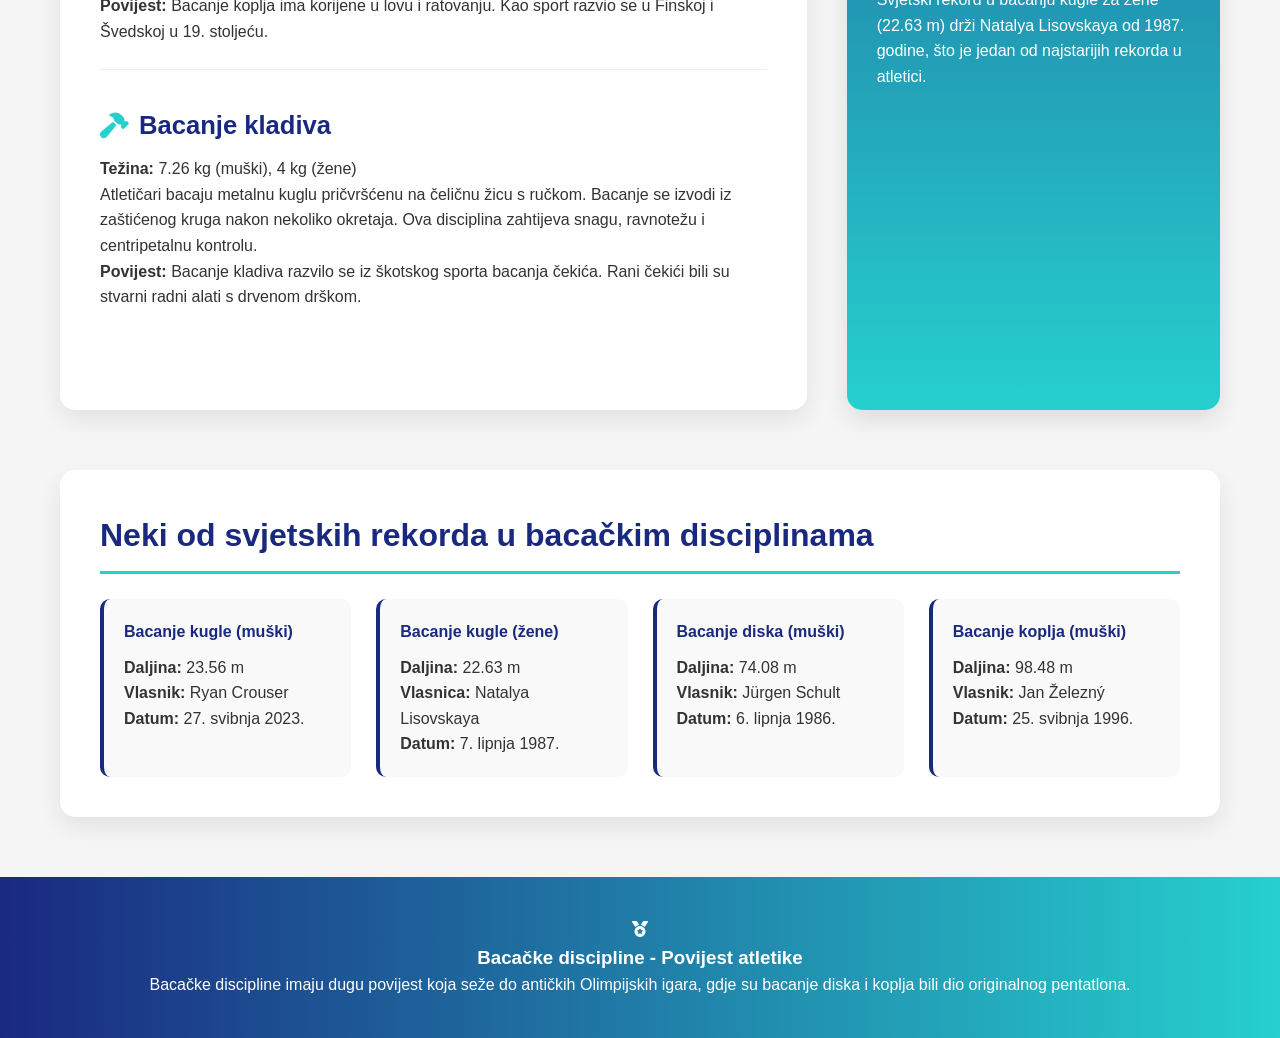
==== commit 1e24ede3: "AAA" ====
--- a/bacacke.html
+++ b/bacacke.html
@@ -1,23 +1,40 @@
 <!doctype html>
+
 <html lang="hr">
+
   <head>
+
     <meta charset="UTF-8" />
+
     <meta name="viewport" content="width=device-width, initial-scale=1.0" />
+
     <title>Bacačke discipline - Povijest atletike</title>
+
     <link rel="stylesheet" href="css/bacacke.css" />
+    <link rel="stylesheet" href="css/audio-gumb.css" />
     <link
       rel="stylesheet"
       href="https://cdnjs.cloudflare.com/ajax/libs/font-awesome/6.4.0/css/all.min.css"
     />
+
   </head>
+
   <body>
+
     <header>
+
       <div class="container">
+
         <div class="header-content">
+
           <a href="index.html" class="logo">
+
             <i class="fas fa-running logo-icon"></i>
+
             <h1>Povijest atletike</h1>
+
           </a>
+
           <nav>
             <a href="index.html"><i class="fas fa-home"></i> Početna</a>
             <a href="trkacke.html"><i class="fas fa-running"></i> Trkačke</a>
@@ -30,238 +47,400 @@
             <a href="kviz.html"><i class="fas fa-question-circle"></i> Kviz</a>
             <a href="reakcije.html"><i class="fas fa-stopwatch"></i> Test reakcija</a>
             <a href="o-meni.html"><i class="fas fa-user"></i> O meni</a>
+            <button id="audio-toggle" class="audio-control-btn">
+                <i class="fas fa-play"></i>
+                <span>Muzika</span>
+            </button>
           </nav>
+
         </div>
+
       </div>
+
     </header>
 
+
+
     <section class="page-hero">
+
       <div class="container">
+
         <h1 class="page-title scroll-animate-left delay-1">Bacačke discipline</h1>
+
         <p class="page-subtitle scroll-animate-left delay-2">
+
           Bacačke discipline u atletici uključuju bacanje kugle, diska, koplja i
+
           kladiva. Ove discipline zahtijevaju snagu, tehniku, koordinaciju i
+
           eksplozivnu moć.
+
         </p>
+
       </div>
+
     </section>
 
+
+
     <div class="container">
+
       <a href="index.html" class="back-button scroll-animate">
+
         <i class="fas fa-arrow-left"></i> Povratak na početnu
+
       </a>
 
+
+
       <div class="content-grid">
+
         <div class="main-content">
+
           <h2 class="section-title scroll-animate">Bacačke discipline u atletici</h2>
 
+
+
           <div class="discipline scroll-animate-left delay-1">
+
             <h3><i class="fas fa-circle discipline-icon"></i> Bacanje kugle</h3>
+
             <p><strong>Težina:</strong> 7.26 kg (muški), 4 kg (žene)</p>
-            <p>
+
+            <p>
+
               Atletičari bacaju tešku metalnu kuglu iz kružnog prostora promjera
+
               2.135 m. Kugla se baca iz ramena, a atletičar mora ostati unutar
+
               bacališta do završetka bacanja. Glavne tehnike uključuju klizanje
+
               i rotaciju.
-            </p>
-            <p>
+
+            </p>
+
+            <p>
+
               <strong>Povijest:</strong> Bacanje kugle razvilo se iz natjecanja
+
               u bacanju kamenja u Škotskoj i Engleskoj u 19. stoljeću.
-            </p>
-          </div>
+
+            </p>
+
+          </div>
+
+
 
           <div class="discipline scroll-animate-left delay-2">
+
             <h3>
+
               <i class="fas fa-compact-disc discipline-icon"></i> Bacanje diska
+
             </h3>
+
             <p><strong>Težina:</strong> 2 kg (muški), 1 kg (žene)</p>
-            <p>
+
+            <p>
+
               Atletičari bacaju disk iz kružnog prostora promjera 2.5 m. Disk se
+
               baca nakon rotacije u krugu, što omogućava veću brzinu i daljinu.
+
               Ova disciplina zahtijeva izuzetnu tehniku i koordinaciju.
-            </p>
-            <p>
+
+            </p>
+
+            <p>
+
               <strong>Povijest:</strong> Bacanje diska je jedna od najstarijih
+
               atletskih disciplina, poznata još iz antičke Grčke gdje je bila
+
               dio pentatlona.
-            </p>
-          </div>
+
+            </p>
+
+          </div>
+
+
 
           <div class="discipline scroll-animate-left delay-3">
+
             <h3>
+
               <i class="fas fa-bullseye discipline-icon"></i> Bacanje koplja
+
             </h3>
+
             <p><strong>Dužina:</strong> 2.6-2.7 m (muški), 2.2-2.3 m (žene)</p>
-            <p>
+
+            <p>
+
               Atletičari trče po stazi i bacaju koplje prema ciljnoj zoni.
+
               Koplje se mora uhvatiti za omot i baciti iznad ramena. Rezultat se
+
               mjeri od početka zaleta do mjesta gdje se koplje zabilo u zemlju.
-            </p>
-            <p>
+
+            </p>
+
+            <p>
+
               <strong>Povijest:</strong> Bacanje koplja ima korijene u lovu i
+
               ratovanju. Kao sport razvio se u Finskoj i Švedskoj u 19.
+
               stoljeću.
-            </p>
-          </div>
+
+            </p>
+
+          </div>
+
+
 
           <div class="discipline scroll-animate-left delay-4">
+
             <h3>
+
               <i class="fas fa-hammer discipline-icon"></i> Bacanje kladiva
+
             </h3>
+
             <p><strong>Težina:</strong> 7.26 kg (muški), 4 kg (žene)</p>
-            <p>
+
+            <p>
+
               Atletičari bacaju metalnu kuglu pričvršćenu na čeličnu žicu s
+
               ručkom. Bacanje se izvodi iz zaštićenog kruga nakon nekoliko
+
               okretaja. Ova disciplina zahtijeva snagu, ravnotežu i
+
               centripetalnu kontrolu.
-            </p>
-            <p>
+
+            </p>
+
+            <p>
+
               <strong>Povijest:</strong> Bacanje kladiva razvilo se iz škotskog
+
               sporta bacanja čekića. Rani čekići bili su stvarni radni alati s
+
               drvenom drškom.
-            </p>
-          </div>
+
+            </p>
+
+          </div>
+
         </div>
 
+
+
         <div class="facts-sidebar">
+
           <h2 class="facts-title scroll-animate">Zanimljivosti</h2>
 
+
+
           <div class="fact-item scroll-animate-scale delay-1">
+
             <strong>Antičko bacanje diska</strong>
-            <p>
+
+            <p>
+
               Bacanje diska bilo je dio originalnog pentatlona na antičkim
+
               Olimpijskim igrama. Diskovi su tada bili izrađeni od kamena,
+
               bronce ili olova.
-            </p>
-          </div>
+
+            </p>
+
+          </div>
+
+
 
           <div class="fact-item scroll-animate-scale delay-2">
+
             <strong>Kamenje umjesto kugle</strong>
-            <p>
+
+            <p>
+
               Bacanje kugle potječe od natjecanja u bacanju teškog kamenja u
+
               Škotskoj. U 19. stoljeću kamenje je zamijenjeno kuglama od željeza
+
               ili olova.
-            </p>
-          </div>
+
+            </p>
+
+          </div>
+
+
 
           <div class="fact-item scroll-animate-scale delay-3">
+
             <strong>Promjena dizajna koplja</strong>
-            <p>
+
+            <p>
+
               1986. godine promijenjen je dizajn koplja kako bi se spriječilo
+
               predugo lebdenje i opasnost za publiku. Centar gravitacije
+
               pomaknut je naprijed.
-            </p>
-          </div>
+
+            </p>
+
+          </div>
+
+
 
           <div class="fact-item scroll-animate-scale delay-4">
+
             <strong>Prvo žensko bacanje kladiva</strong>
-            <p>
+
+            <p>
+
               Bacanje kladiva za žene uvedeno je na Svjetskom prvenstvu u
+
               atletici tek 1999. godine i na Olimpijadi 2000. u Sydneyju.
-            </p>
-          </div>
+
+            </p>
+
+          </div>
+
+
 
           <div class="fact-item scroll-animate-scale delay-5">
+
             <strong>Najstariji rekord</strong>
-            <p>
+
+            <p>
+
               Svjetski rekord u bacanju kugle za žene (22.63 m) drži Natalya
+
               Lisovskaya od 1987. godine, što je jedan od najstarijih rekorda u
+
               atletici.
-            </p>
-          </div>
+
+            </p>
+
+          </div>
+
         </div>
+
       </div>
 
+
+
       <div class="records">
+
         <h2 class="section-title scroll-animate">
+
           Neki od svjetskih rekorda u bacačkim disciplinama
+
         </h2>
+
         <div class="records-grid">
+
           <div class="record-card scroll-animate-scale delay-1">
+
             <h4>Bacanje kugle (muški)</h4>
+
             <p><strong>Daljina:</strong> 23.56 m</p>
+
             <p><strong>Vlasnik:</strong> Ryan Crouser</p>
+
             <p><strong>Datum:</strong> 27. svibnja 2023.</p>
-          </div>
+
+          </div>
+
+
 
           <div class="record-card scroll-animate-scale delay-2">
+
             <h4>Bacanje kugle (žene)</h4>
+
             <p><strong>Daljina:</strong> 22.63 m</p>
+
             <p><strong>Vlasnica:</strong> Natalya Lisovskaya</p>
+
             <p><strong>Datum:</strong> 7. lipnja 1987.</p>
-          </div>
+
+          </div>
+
+
 
           <div class="record-card scroll-animate-scale delay-3">
+
             <h4>Bacanje diska (muški)</h4>
+
             <p><strong>Daljina:</strong> 74.08 m</p>
+
             <p><strong>Vlasnik:</strong> Jürgen Schult</p>
+
             <p><strong>Datum:</strong> 6. lipnja 1986.</p>
-          </div>
+
+          </div>
+
+
 
           <div class="record-card scroll-animate-scale delay-4">
+
             <h4>Bacanje koplja (muški)</h4>
+
             <p><strong>Daljina:</strong> 98.48 m</p>
+
             <p><strong>Vlasnik:</strong> Jan Železný</p>
+
             <p><strong>Datum:</strong> 25. svibnja 1996.</p>
-          </div>
+
+          </div>
+
         </div>
+
       </div>
+
     </div>
 
+
+
     <footer>
+
       <div class="container">
+
         <div class="footer-content scroll-animate">
+
           <div class="athletics-icon">
+
             <i class="fas fa-medal"></i>
-          </div>
+
+          </div>
+
           <h3>Bacačke discipline - Povijest atletike</h3>
+
           <p class="footer-text">
+
             Bacačke discipline imaju dugu povijest koja seže do antičkih
+
             Olimpijskih igara, gdje su bacanje diska i koplja bili dio
+
             originalnog pentatlona.
+
           </p>
+
         </div>
+
       </div>
+
     </footer>
 
-    <script>
-        // Scroll animations
-        const observerOptions = {
-            threshold: 0.1,
-            rootMargin: '0px 0px -50px 0px'
-        };
-
-        // Observer za hero sekciju - jednosmerne animacije
-        const heroObserver = new IntersectionObserver((entries) => {
-            entries.forEach(entry => {
-                if (entry.isIntersecting) {
-                    entry.target.classList.add('visible');
-                    // Ne uklanjaj klasu kada element izadje iz viewa
-                }
-            });
-        }, observerOptions);
-
-        // Observer za ostale elemente - dvosmerne animacije
-        const regularObserver = new IntersectionObserver((entries) => {
-            entries.forEach(entry => {
-                if (entry.isIntersecting) {
-                    entry.target.classList.add('visible');
-                } else {
-                    entry.target.classList.remove('visible');
-                }
-            });
-        }, observerOptions);
-
-        // Observe all elements with scroll animation classes
-        document.addEventListener('DOMContentLoaded', () => {
-            // Hero elementi - jednosmerne animacije
-            const heroElements = document.querySelectorAll('.page-title, .page-subtitle');
-            heroElements.forEach(el => heroObserver.observe(el));
-            
-            // Ostali elementi - dvosmerne animacije
-            const regularElements = document.querySelectorAll('.back-button, .section-title, .discipline, .facts-title, .fact-item, .record-card, .footer-content');
-            regularElements.forEach(el => regularObserver.observe(el));
-        });
-    </script>
-  </body>
+    <script src="js/background-music.js"></script>
+    <script src="js/audio-gumb.js"></script>
+    <script src="js/animacija_bacacke.js"></script>
+
+</body>
+
 </html>
--- a/css/audio-gumb.css
+++ b/css/audio-gumb.css
@@ -0,0 +1,116 @@
+/* Audio gumb - kontrola muzike */
+.audio-control-btn {
+    background: linear-gradient(135deg, #667eea 0%, #764ba2 100%);
+    border: none;
+    border-radius: 25px;
+    padding: 8px 16px;
+    cursor: pointer;
+    display: inline-flex;
+    align-items: center;
+    gap: 8px;
+    color: white;
+    font-size: 14px;
+    font-weight: 500;
+    transition: all 0.3s ease;
+    text-decoration: none;
+    box-shadow: 0 2px 10px rgba(102, 126, 234, 0.3);
+    position: relative;
+    overflow: hidden;
+}
+
+.audio-control-btn:hover {
+    transform: translateY(-2px);
+    box-shadow: 0 4px 15px rgba(102, 126, 234, 0.5);
+}
+
+.audio-control-btn:active {
+    transform: translateY(0);
+}
+
+.audio-control-btn.playing {
+    background: linear-gradient(135deg, #f093fb 0%, #f5576c 100%);
+    box-shadow: 0 2px 10px rgba(240, 147, 251, 0.3);
+}
+
+.audio-control-btn.playing:hover {
+    box-shadow: 0 4px 15px rgba(240, 147, 251, 0.5);
+}
+
+.audio-control-btn .fa {
+    font-size: 16px;
+    transition: transform 0.3s ease;
+}
+
+.audio-control-btn:hover .fa {
+    transform: scale(1.1);
+}
+
+/* Stilovi za gumb u navigaciji */
+.main-nav .audio-control-btn,
+nav .audio-control-btn {
+    background: linear-gradient(135deg, #667eea 0%, #764ba2 100%);
+    border: none;
+    color: white;
+    padding: 10px 16px;
+    border-radius: 25px;
+    font-size: 14px;
+    font-weight: 500;
+    display: inline-flex;
+    align-items: center;
+    gap: 6px;
+    transition: all 0.3s ease;
+    box-shadow: 0 2px 8px rgba(102, 126, 234, 0.3);
+    text-decoration: none;
+}
+
+.main-nav .audio-control-btn:hover,
+nav .audio-control-btn:hover {
+    transform: translateY(-2px);
+    box-shadow: 0 4px 12px rgba(102, 126, 234, 0.5);
+}
+
+.main-nav .audio-control-btn.playing,
+nav .audio-control-btn.playing {
+    background: linear-gradient(135deg, #f093fb 0%, #f5576c 100%);
+    box-shadow: 0 2px 8px rgba(240, 147, 251, 0.3);
+}
+
+.main-nav .audio-control-btn.playing:hover,
+nav .audio-control-btn.playing:hover {
+    box-shadow: 0 4px 12px rgba(240, 147, 251, 0.5);
+}
+
+/* Responsive dizajn */
+@media (max-width: 768px) {
+    .audio-control-btn {
+        padding: 6px 12px;
+        font-size: 12px;
+    }
+    
+    .audio-control-btn .fa {
+        font-size: 14px;
+    }
+    
+    .main-nav .audio-control-btn,
+    nav .audio-control-btn {
+        padding: 8px 12px;
+        font-size: 12px;
+    }
+}
+
+@media (max-width: 480px) {
+    .audio-control-btn {
+        padding: 5px 10px;
+        font-size: 11px;
+    }
+    
+    .audio-control-btn .fa {
+        font-size: 12px;
+    }
+    
+    .main-nav .audio-control-btn,
+    nav .audio-control-btn {
+        padding: 6px 10px;
+        font-size: 11px;
+    }
+}
